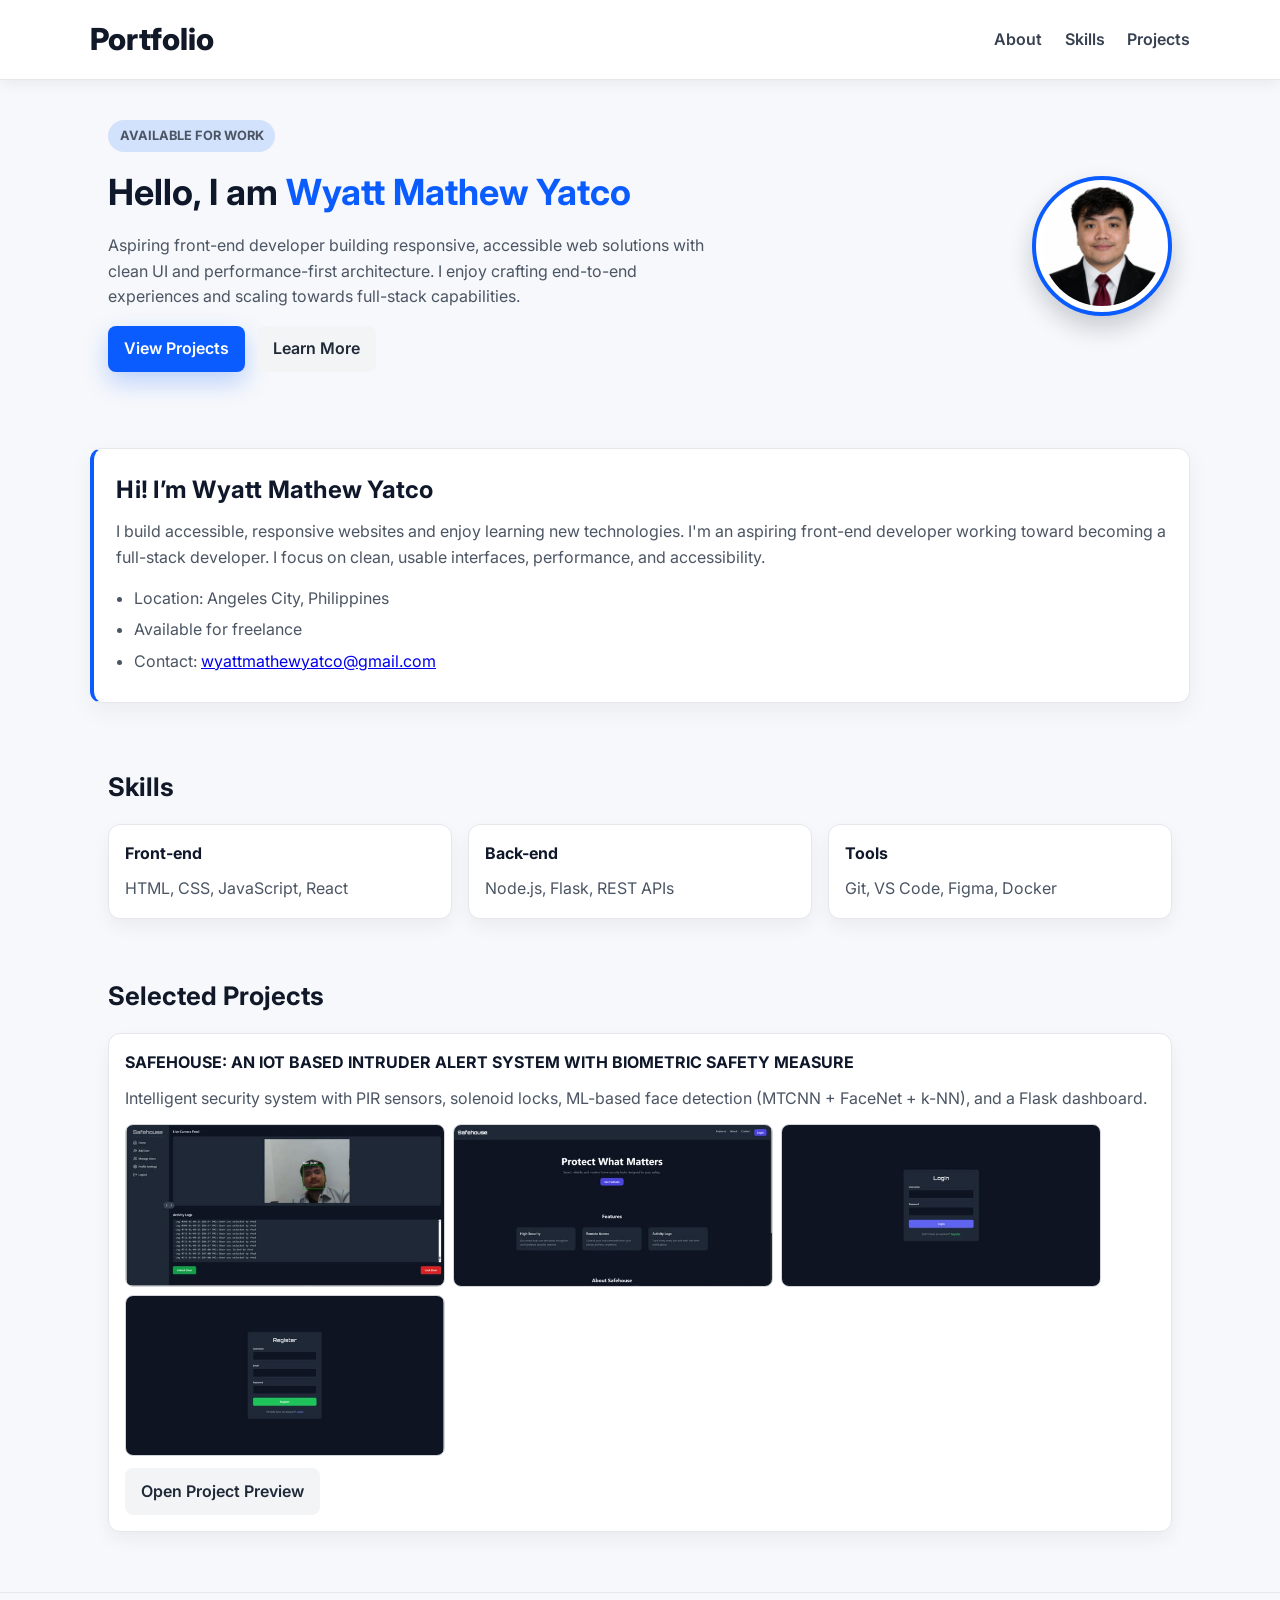
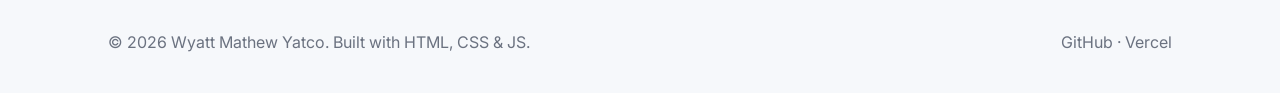
==== index.html @ 05a3abe6 "Initial portfolio site" ====
﻿<!doctype html>
<html lang="en">
<head>
  <meta charset="utf-8" />
  <meta name="viewport" content="width=device-width, initial-scale=1" />
  <title>Wyatt Mathew Yatco — Portfolio</title>
  <link href="https://fonts.googleapis.com/css2?family=Inter:wght@300;400;500;600;700;800&family=Poppins:wght@600;700&display=swap" rel="stylesheet">
  <link rel="stylesheet" href="styles.css">
</head>
<body>
  <header class="site-header">
    <div class="container nav-container">
      <h1 class="logo">Portfolio</h1>
      <nav class="main-nav">
        <a href="#about">About</a>
        <a href="#skills">Skills</a>
        <a href="#projects">Projects</a>
      </nav>
    </div>
  </header>

  <main>
    <section class="hero" id="home">
      <div class="container hero-grid">
        <div class="hero-text">
          <p class="hero-tag">AVAILABLE FOR WORK</p>
          <h2>Hello, I am <span class="accent">Wyatt Mathew Yatco</span></h2>
          <p>Aspiring front-end developer building responsive, accessible web solutions with clean UI and performance-first architecture. I enjoy crafting end-to-end experiences and scaling towards full-stack capabilities.</p>
          <div class="hero-actions">
            <a class="btn btn-primary" href="#projects">View Projects</a>
            <a class="btn btn-secondary" href="#about">Learn More</a>
          </div>
        </div>

        <div class="hero-profile">
          <div class="profile-ring">
            <img class="profile-img" src="assets/1x1.png" alt="Wyatt Mathew Yatco" />
          </div>
        </div>
      </div>
    </section>

    <section id="about" class="about">
      <div class="container about-card">
        <h2>Hi! I’m Wyatt Mathew Yatco</h2>
        <p class="lead">I build accessible, responsive websites and enjoy learning new technologies. I'm an aspiring front-end developer working toward becoming a full-stack developer. I focus on clean, usable interfaces, performance, and accessibility.</p>
        <ul>
          <li>Location: Angeles City, Philippines</li>
          <li>Available for freelance</li>
          <li>Contact: <a href="mailto:wyattmathewyatco@gmail.com">wyattmathewyatco@gmail.com</a></li>
        </ul>
      </div>
    </section>

    <section id="skills" class="skills">
      <div class="container">
        <h3>Skills</h3>
        <div class="skills-grid">
          <article class="skill-card"><h4>Front-end</h4><p>HTML, CSS, JavaScript, React</p></article>
          <article class="skill-card"><h4>Back-end</h4><p>Node.js, Flask, REST APIs</p></article>
          <article class="skill-card"><h4>Tools</h4><p>Git, VS Code, Figma, Docker</p></article>
        </div>
      </div>
    </section>

    <section id="projects" class="projects">
      <div class="container">
        <h3>Selected Projects</h3>
        <div id="projects-grid" class="projects-grid"></div>
      </div>
    </section>

  </main>

  <footer class="site-footer">
    <div class="container footer-container">
      <p>&copy; <span id="year"></span> Wyatt Mathew Yatco. Built with HTML, CSS & JS.</p>
      <p><a href="https://github.com/" target="_blank" rel="noreferrer">GitHub</a> · <a href="https://vercel.com/" target="_blank" rel="noreferrer">Vercel</a></p>
    </div>
  </footer>

  <script src="script.js"></script>
</body>
</html>
---- styles.css ----
﻿:root {
  --bg: #f6f8fb;
  --card: #ffffff;
  --text: #0f172a;
  --muted: #6b7280;
  --accent: #0b5cff;
  --accent-soft: rgba(11,92,255,0.15);
}
* {box-sizing: border-box;}
body {margin:0; font-family: Inter, system-ui, -apple-system, Segoe UI, Roboto, sans-serif; background: var(--bg); color: var(--text); line-height: 1.6;}
.container {max-width: 1100px; margin: 0 auto; padding: 0 1.15rem;}
.site-header {position:sticky; top:0; z-index:100; background:#fff; border-bottom:1px solid #e5e7eb; box-shadow:0 4px 14px rgba(15,23,42,0.06);}
.nav-container {display:flex; align-items:center; justify-content:space-between; padding:0.95rem 0;}
.logo {margin:0; font-size:1.9rem; font-weight:800; color:#111827;}
.main-nav a {margin-left:1.15rem; text-decoration:none; color:#374151; font-weight:600; transition: color 0.2s ease, transform 0.2s ease;}
.main-nav a:hover {color:var(--accent); transform: translateY(-1px);}
.hero {padding:2.5rem 0;}
.hero-grid {display:grid; grid-template-columns:1fr 280px; gap:1.75rem; align-items:center;}
.hero-tag {display:inline-block; background:var(--accent-soft); color:var(--accent); font-size:0.8rem; font-weight:700; padding:0.35rem 0.7rem; border-radius:999px;}
.hero h2 {font-size:2.25rem; margin:0.75rem 0 0.75rem; transition: color 0.2s ease;}
.accent {color:var(--accent);}
.hero p {max-width:620px; color:#4b5563; margin:0;}
.hero-actions {margin-top:1rem; display:flex; gap:0.75rem;}
.btn {display:inline-block; text-decoration:none; border-radius:8px; font-weight:600; padding:0.65rem 1rem; transition: transform 0.2s ease, box-shadow 0.2s ease, filter 0.2s ease;}
.btn-primary {background:var(--accent); color:#fff; box-shadow:0 10px 24px rgba(11,92,255,0.25);}
.btn-secondary {background:#f3f4f6; color:#1f2937;}
.btn:hover {transform: translateY(-1px); box-shadow:0 12px 26px rgba(15,23,42,0.22); filter:brightness(1.03);}
.hero-profile {justify-self:end;}
.profile-ring {width:140px; height:140px; border-radius:50%; border:4px solid var(--accent); display:flex; align-items:center; justify-content:center; box-shadow:0 12px 24px rgba(15,23,42,0.2); background:#fff;}
.profile-img {width:120px; height:120px; border-radius:50%; object-fit:cover; transition: transform 0.25s ease, box-shadow 0.25s ease;}
.profile-img:hover {transform: scale(1.03); box-shadow:0 16px 28px rgba(15,23,42,0.25);}
.about {padding:2.2rem 0;}
.about-card {background:#fff; border:1px solid #e5e7eb; border-left:4px solid var(--accent); border-radius:12px; padding:1.4rem; box-shadow:0 8px 24px rgba(15,23,42,0.05);}
.about-card h2 {margin:0 0 0.6rem; letter-spacing:0.01em;}
.about-card .lead {margin:0 0 1rem; color:#4b5563;}
.about-card ul {margin:0; padding-left:1.1rem; color:#4b5563;}
.about-card ul li {margin-bottom:0.35rem;}
.skills, .projects {padding:1.8rem 0;}
section h3 {margin:0 0 1rem; font-size:1.6rem; color:#111827;}
.skills-grid, .projects-grid {display:grid; grid-template-columns:repeat(auto-fit,minmax(220px,1fr)); gap:1rem;}
.skill-card, .project-card {background:#fff; border:1px solid #e5e7eb; border-radius:12px; padding:1rem; box-shadow:0 8px 18px rgba(15,23,42,0.05);}
.skill-card h4, .project-card h4 {margin:0 0 0.6rem;}
.skill-card p, .project-card p {margin:0; color:#4b5563;}
.project-card, .skill-card {transition: transform 0.24s ease, box-shadow 0.24s ease, border-color 0.24s ease;}
.project-card:hover, .skill-card:hover {transform:translateY(-3px); box-shadow:0 14px 28px rgba(15,23,42,0.16); border-color:#cbd5e1;}
.project-card .evidence-row {display:flex; gap:0.5rem; flex-wrap:wrap; margin-top:0.8rem;}
.evidence-thumb, .safehouse-thumb {width:100%; max-width:320px; height:auto; object-fit:cover; border-radius:8px; border:1px solid #d1d5db; cursor:default; transition: transform 0.2s ease, filter 0.2s ease, box-shadow 0.2s ease;}
.evidence-thumb:hover, .safehouse-thumb:hover {transform:scale(1.02); filter:brightness(1.05); box-shadow:0 10px 22px rgba(15,23,42,0.18);}
.project-card .preview-button {margin-top:0.8rem;}
.project-preview {padding:1.8rem 0; margin-top:1rem;}
.project-preview .preview-card {background:#fff; border:1px solid #e5e7eb; border-radius:12px; padding:1rem; box-shadow:0 8px 18px rgba(15,23,42,0.06);}
.project-preview .preview-card h4 {margin:0 0 0.5rem;}
.project-preview .preview-card p {color:#4b5563;}
.project-preview .preview-images {display:grid; grid-template-columns:repeat(auto-fit,minmax(220px,1fr)); gap:0.75rem; margin-top:1rem;}
.project-preview .preview-images img {width:100%; min-height:220px; object-fit:cover; border-radius:8px; border:1px solid #d1d5db;}
.safehouse-gallery {display:grid; grid-template-columns:repeat(auto-fit,minmax(260px,1fr)); gap:1rem; margin-top:1rem;}
.thumb-panel{background:#fff; border:1px solid #e5e7eb; border-radius:10px; padding:.75rem; display:flex;flex-direction:column; align-items:center; justify-content:center; min-height:220px; transition: transform 0.2s ease, box-shadow 0.2s ease;}
.thumb-panel:hover {transform:translateY(-3px); box-shadow:0 10px 24px rgba(15,23,42,0.14);}
.thumb-panel p{margin:.5rem 0 0;font-size:.9rem;color:#4b5563;}
.site-footer {padding:1.3rem 0; border-top:1px solid #e5e7eb; margin-top:2rem; }

.footer-container {display:flex; justify-content:space-between; flex-wrap:wrap; gap:0.5rem; color:#6b7280;}
.footer-container a {color:#6b7280; text-decoration:none;}
@media (max-width:900px) {.hero-grid {grid-template-columns:1fr;} .hero-profile {justify-self:center;} .hero h2{font-size:2rem;} .container {padding:0 0.95rem;}}
@media (max-width:620px) {.nav-container{flex-direction:column; align-items:flex-start;} .main-nav{margin-top:0.5rem;} .hero h2{font-size:1.75rem;} .profile-ring{width:120px;height:120px;} .profile-img{width:102px;height:102px;}}
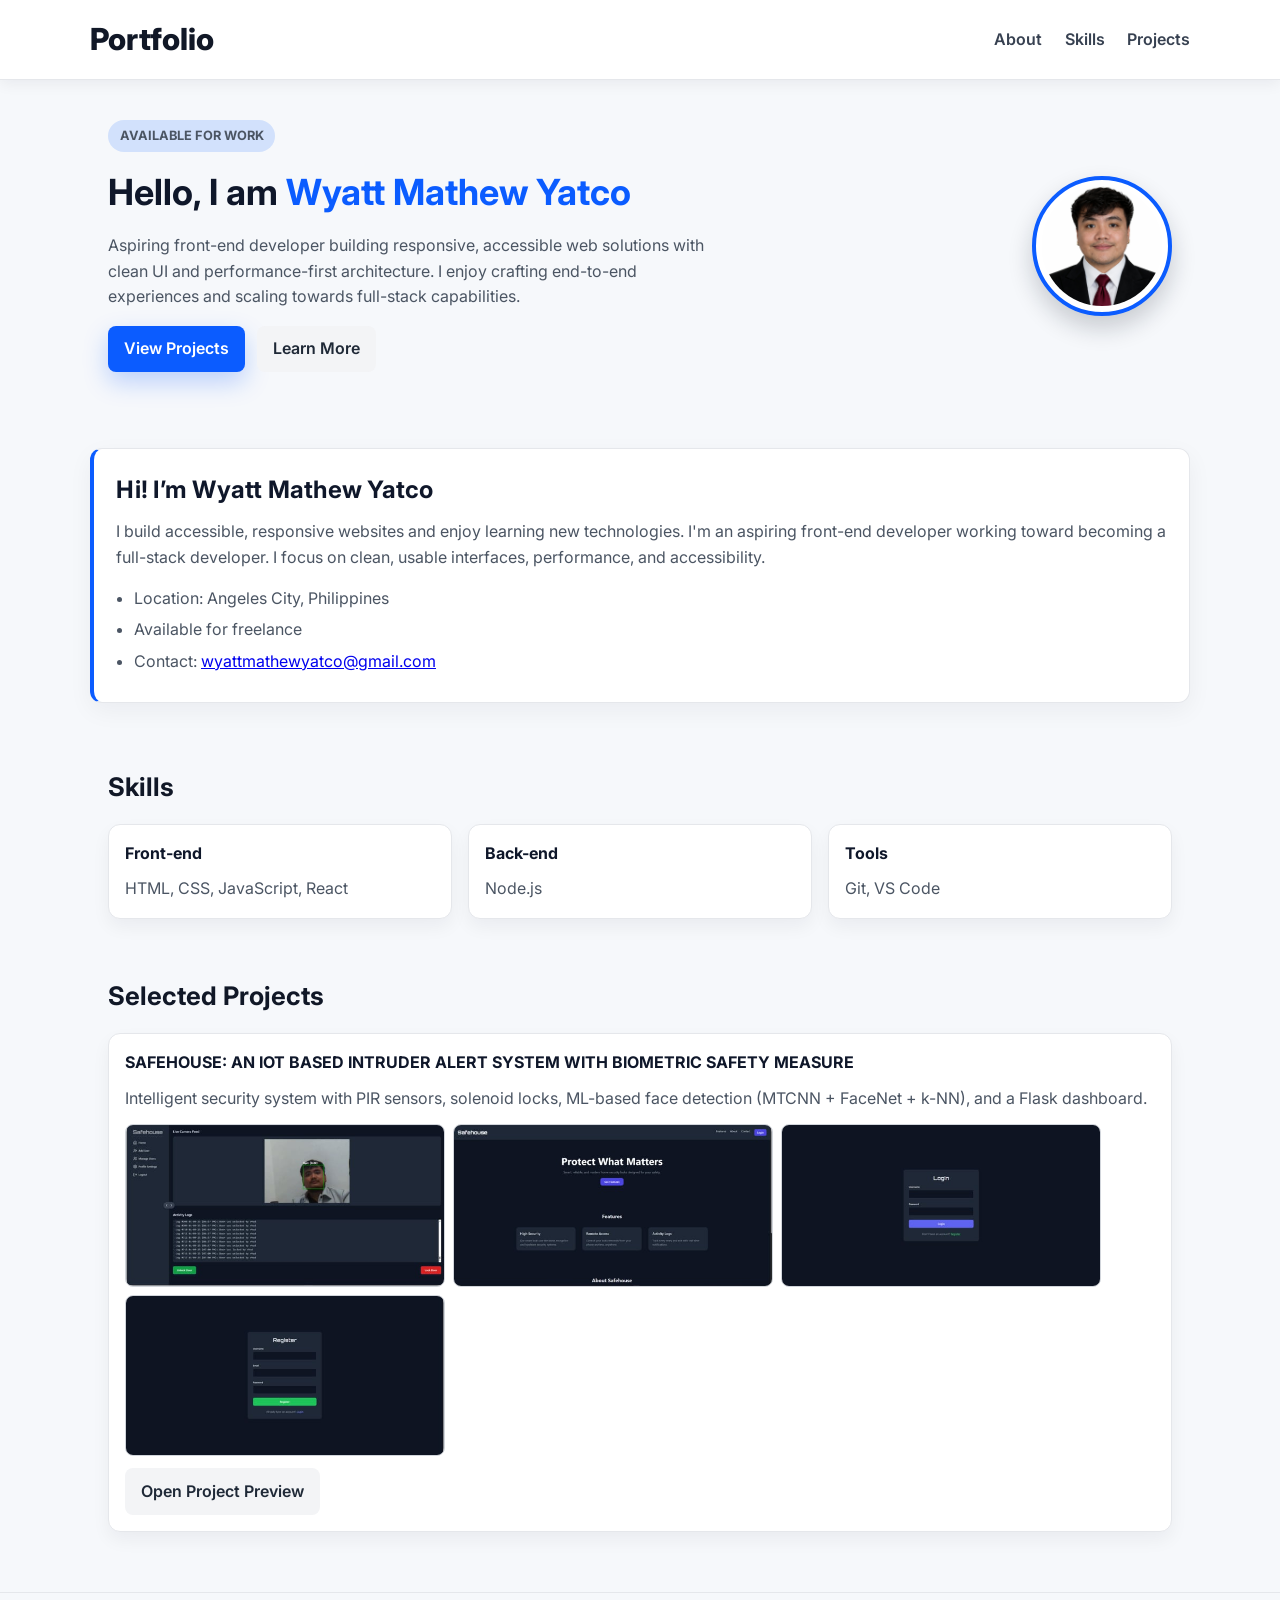
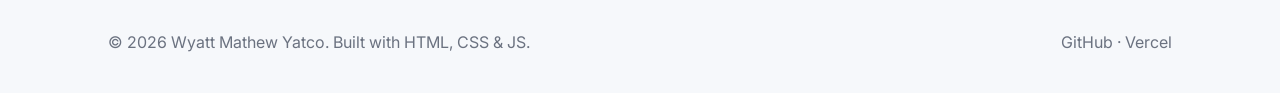
==== commit df3735ce: "Update index content" ====
--- a/index.html
+++ b/index.html
@@ -57,8 +57,8 @@
         <h3>Skills</h3>
         <div class="skills-grid">
           <article class="skill-card"><h4>Front-end</h4><p>HTML, CSS, JavaScript, React</p></article>
-          <article class="skill-card"><h4>Back-end</h4><p>Node.js, Flask, REST APIs</p></article>
-          <article class="skill-card"><h4>Tools</h4><p>Git, VS Code, Figma, Docker</p></article>
+          <article class="skill-card"><h4>Back-end</h4><p>Node.js</p></article>
+          <article class="skill-card"><h4>Tools</h4><p>Git, VS Code</p></article>
         </div>
       </div>
     </section>
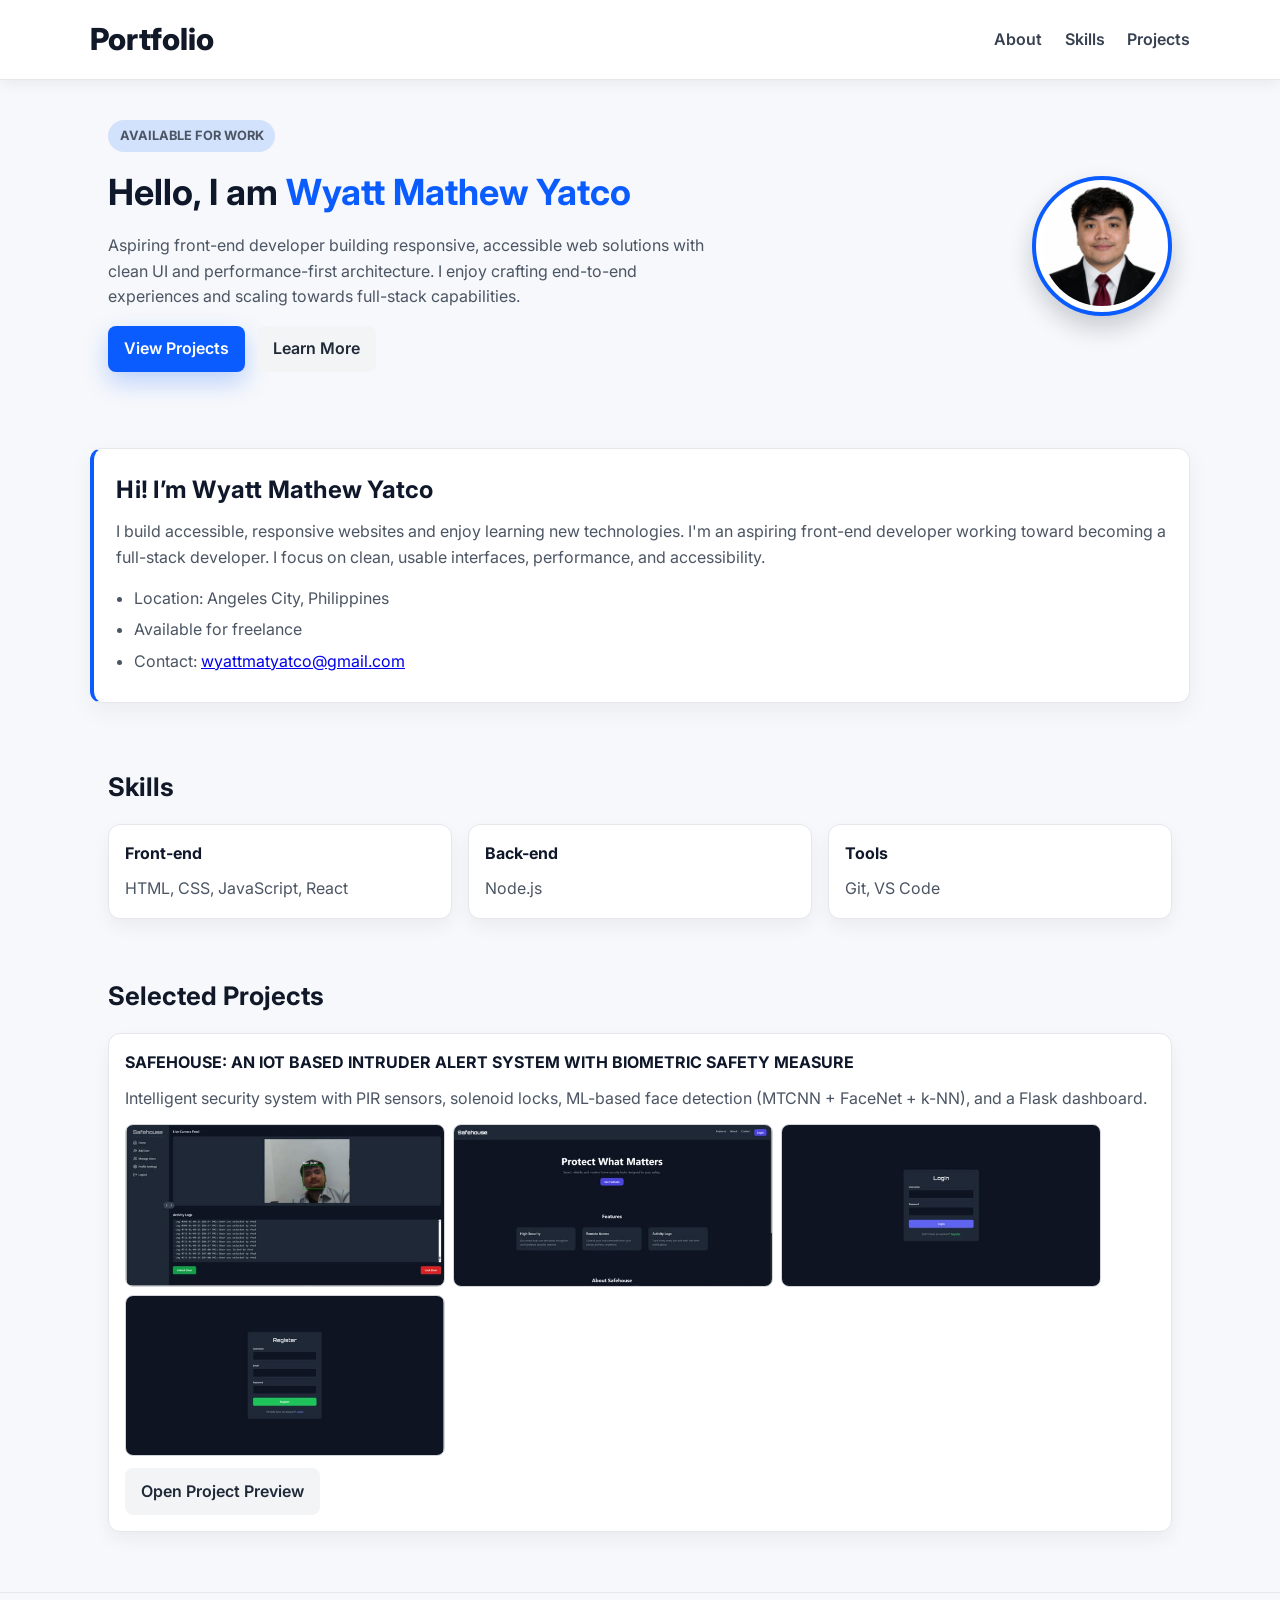
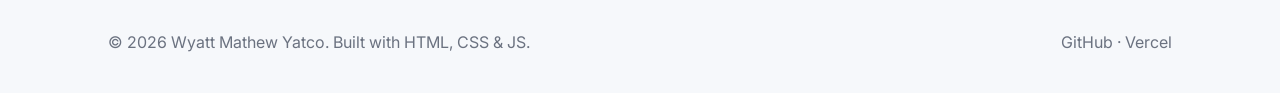
==== commit 4ab6008d: "Fix email address" ====
--- a/index.html
+++ b/index.html
@@ -47,7 +47,7 @@
         <ul>
           <li>Location: Angeles City, Philippines</li>
           <li>Available for freelance</li>
-          <li>Contact: <a href="mailto:wyattmathewyatco@gmail.com">wyattmathewyatco@gmail.com</a></li>
+          <li>Contact: <a href="mailto:wyattmatyatco@gmail.com">wyattmatyatco@gmail.com</a></li>
         </ul>
       </div>
     </section>
